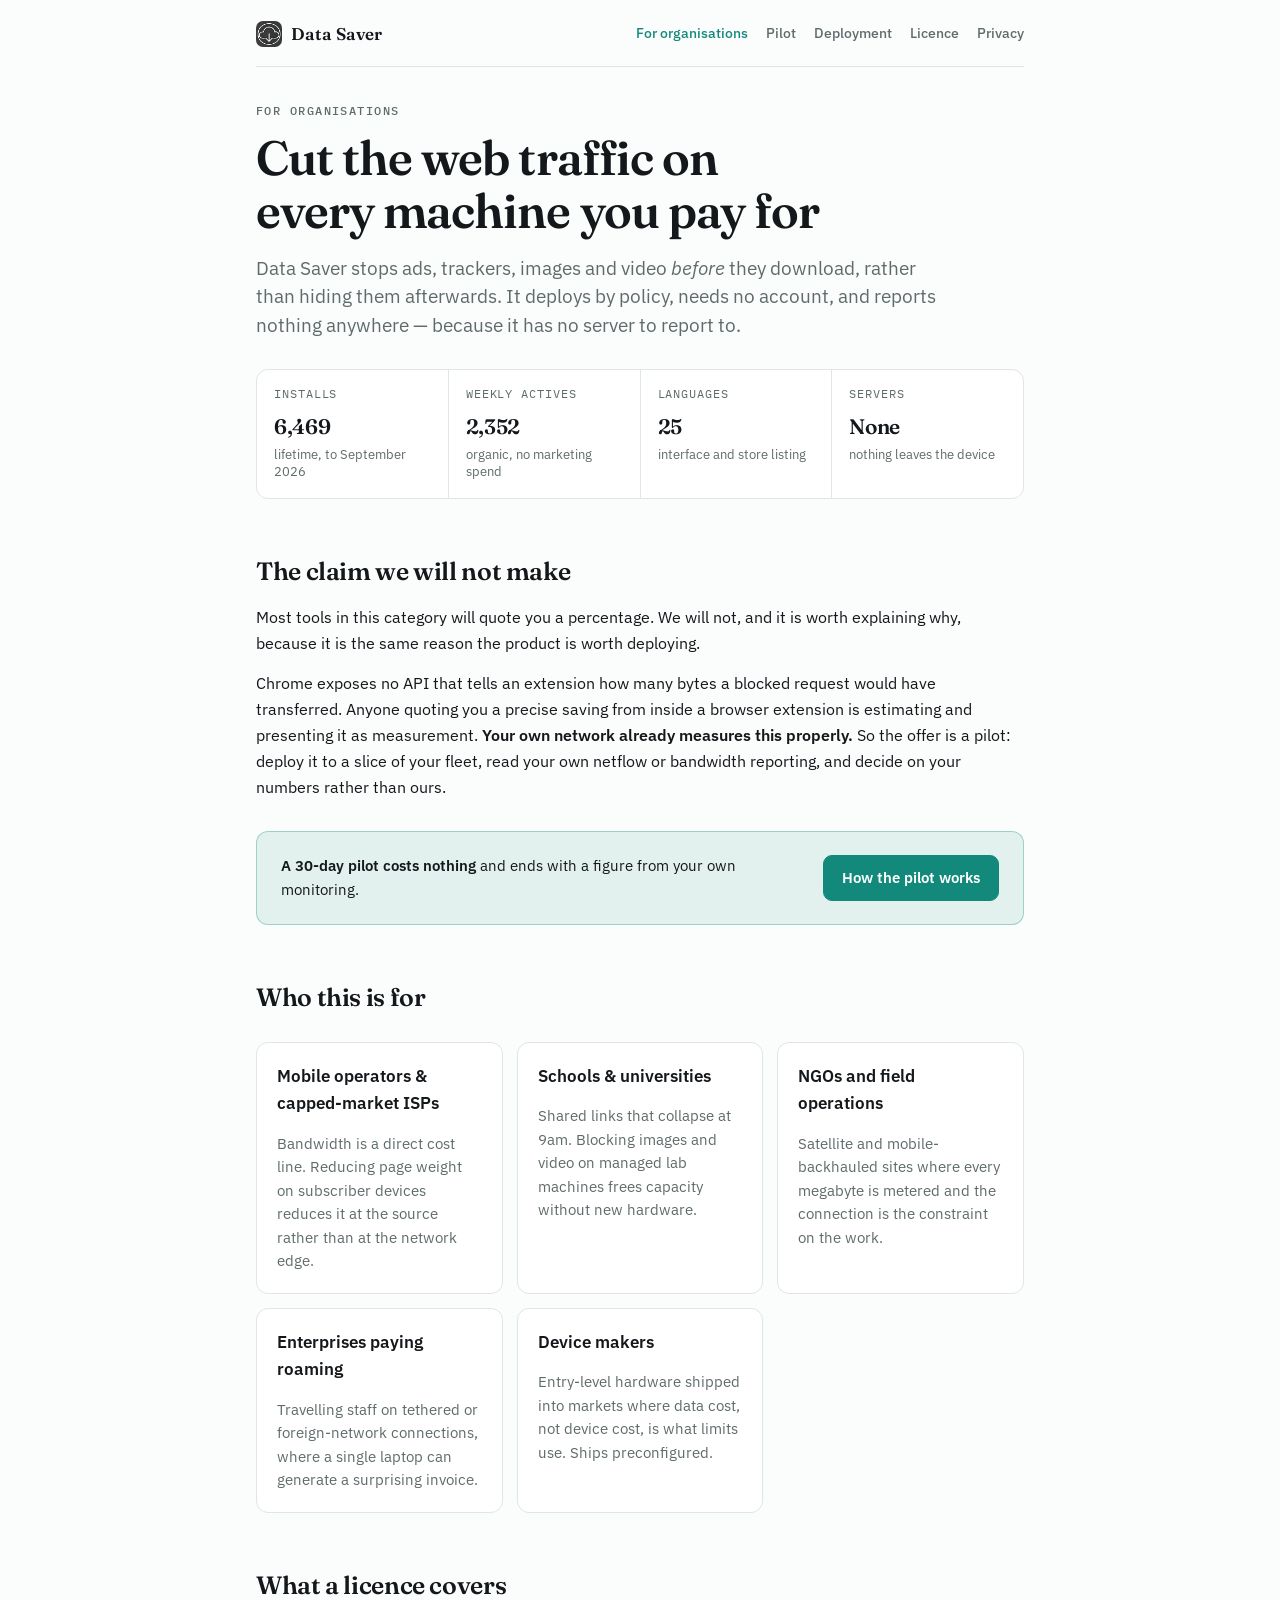
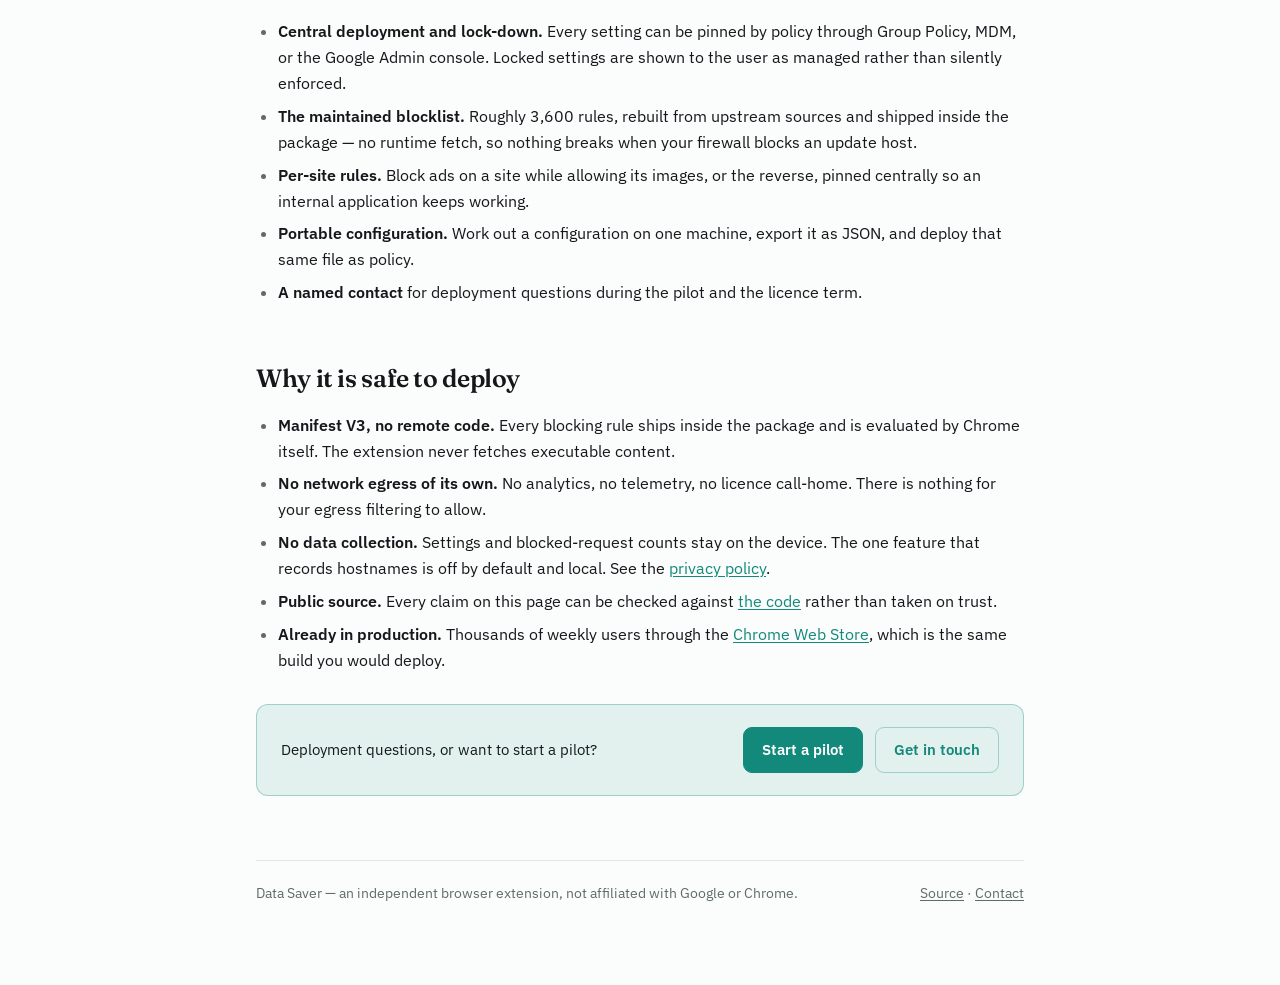
==== docs/index.html @ 28c3dac3 "Build the pages a licensing programme actually needs Five pages in docs/, published as one small sta" ====
<!doctype html>
<html lang="en">
<head>
<meta charset="utf-8">
<meta name="viewport" content="width=device-width, initial-scale=1">
<title>Data Saver for organisations</title>
<link rel="preconnect" href="https://fonts.googleapis.com">
<link rel="preconnect" href="https://fonts.gstatic.com" crossorigin>
<link href="https://fonts.googleapis.com/css2?family=Fraunces:opsz,wght@9..144,500;9..144,600&family=IBM+Plex+Sans:wght@400;500;600&family=IBM+Plex+Mono:wght@400;500&display=swap" rel="stylesheet">
<link rel="stylesheet" href="assets/site.css">
</head>
<body>
<div class="wrap">

  <nav class="nav">
    <a class="mark" href="index.html"><img src="assets/icon48.png" alt="">Data Saver</a>
    <a class="item" href="index.html" aria-current="page">For organisations</a>
    <a class="item" href="pilot.html">Pilot</a>
    <a class="item" href="deploy.html">Deployment</a>
    <a class="item" href="terms.html">Licence</a>
    <a class="item" href="privacy-policy.html">Privacy</a>
  </nav>

  <header>
    <p class="eyebrow">For organisations</p>
    <h1>Cut the web traffic on every machine you pay for</h1>
    <p class="dek">Data Saver stops ads, trackers, images and video <em>before</em> they download, rather than hiding them afterwards. It deploys by policy, needs no account, and reports nothing anywhere — because it has no server to report to.</p>
  </header>

  <dl class="facts">
    <div><dt>Installs</dt><dd>6,469</dd><small>lifetime, to September 2026</small></div>
    <div><dt>Weekly actives</dt><dd>2,352</dd><small>organic, no marketing spend</small></div>
    <div><dt>Languages</dt><dd>25</dd><small>interface and store listing</small></div>
    <div><dt>Servers</dt><dd>None</dd><small>nothing leaves the device</small></div>
  </dl>

  <h2>The claim we will not make</h2>
  <p>Most tools in this category will quote you a percentage. We will not, and it is worth explaining why, because it is the same reason the product is worth deploying.</p>
  <p>Chrome exposes no API that tells an extension how many bytes a blocked request would have transferred. Anyone quoting you a precise saving from inside a browser extension is estimating and presenting it as measurement. <strong>Your own network already measures this properly.</strong> So the offer is a pilot: deploy it to a slice of your fleet, read your own netflow or bandwidth reporting, and decide on your numbers rather than ours.</p>

  <div class="cta">
    <p><strong>A 30-day pilot costs nothing</strong> and ends with a figure from your own monitoring.</p>
    <a class="btn" href="pilot.html">How the pilot works</a>
  </div>

  <h2>Who this is for</h2>
  <div class="cards">
    <div class="card">
      <h3>Mobile operators &amp; capped-market ISPs</h3>
      <p>Bandwidth is a direct cost line. Reducing page weight on subscriber devices reduces it at the source rather than at the network edge.</p>
    </div>
    <div class="card">
      <h3>Schools &amp; universities</h3>
      <p>Shared links that collapse at 9am. Blocking images and video on managed lab machines frees capacity without new hardware.</p>
    </div>
    <div class="card">
      <h3>NGOs and field operations</h3>
      <p>Satellite and mobile-backhauled sites where every megabyte is metered and the connection is the constraint on the work.</p>
    </div>
    <div class="card">
      <h3>Enterprises paying roaming</h3>
      <p>Travelling staff on tethered or foreign-network connections, where a single laptop can generate a surprising invoice.</p>
    </div>
    <div class="card">
      <h3>Device makers</h3>
      <p>Entry-level hardware shipped into markets where data cost, not device cost, is what limits use. Ships preconfigured.</p>
    </div>
  </div>

  <h2>What a licence covers</h2>
  <ul>
    <li><strong>Central deployment and lock-down.</strong> Every setting can be pinned by policy through Group Policy, MDM, or the Google Admin console. Locked settings are shown to the user as managed rather than silently enforced.</li>
    <li><strong>The maintained blocklist.</strong> Roughly 3,600 rules, rebuilt from upstream sources and shipped inside the package — no runtime fetch, so nothing breaks when your firewall blocks an update host.</li>
    <li><strong>Per-site rules.</strong> Block ads on a site while allowing its images, or the reverse, pinned centrally so an internal application keeps working.</li>
    <li><strong>Portable configuration.</strong> Work out a configuration on one machine, export it as JSON, and deploy that same file as policy.</li>
    <li><strong>A named contact</strong> for deployment questions during the pilot and the licence term.</li>
  </ul>

  <h2>Why it is safe to deploy</h2>
  <ul>
    <li><strong>Manifest V3, no remote code.</strong> Every blocking rule ships inside the package and is evaluated by Chrome itself. The extension never fetches executable content.</li>
    <li><strong>No network egress of its own.</strong> No analytics, no telemetry, no licence call-home. There is nothing for your egress filtering to allow.</li>
    <li><strong>No data collection.</strong> Settings and blocked-request counts stay on the device. The one feature that records hostnames is off by default and local. See the <a href="privacy-policy.html">privacy policy</a>.</li>
    <li><strong>Public source.</strong> Every claim on this page can be checked against <a href="https://github.com/RatKush/Data-saver-extension">the code</a> rather than taken on trust.</li>
    <li><strong>Already in production.</strong> Thousands of weekly users through the <a href="https://chromewebstore.google.com/detail/Data%20Saver/cjijlgnefahbmcogbhacnnnlnaeolmjg">Chrome Web Store</a>, which is the same build you would deploy.</li>
  </ul>

  <div class="cta">
    <p>Deployment questions, or want to start a pilot?</p>
    <a class="btn" href="pilot.html">Start a pilot</a>
    <a class="btn quiet" href="https://github.com/RatKush/Data-saver-extension/issues">Get in touch</a>
  </div>


  <footer>
    <span>Data Saver — an independent browser extension, not affiliated with Google or Chrome.</span>
    <span><a href="https://github.com/RatKush/Data-saver-extension">Source</a> · <a href="https://github.com/RatKush/Data-saver-extension/issues">Contact</a></span>
  </footer>

</div>
</body>
</html>
---- docs/assets/site.css ----
/* Data Saver — shared styles for the public pages.
 *
 * The palette is the extension's own: a white download-cloud on charcoal,
 * with teal for the accent. These pages and the product a buyer installs
 * have to look like the same thing, which is why the older purple that
 * appeared nowhere in the UI was dropped.
 *
 * Typography is kept from the original policy page: Fraunces for display,
 * IBM Plex Sans for reading, IBM Plex Mono for anything a reader might
 * need to copy exactly.
 */

:root {
  color-scheme: light dark;

  --bg: #FBFCFC;
  --surface: #FFFFFF;
  --sunk: #F0F4F4;
  --border: #E0E5E5;
  --border-2: #CCD4D4;
  --text: #14181B;
  --text-muted: #5F6B6B;
  --accent: #12897A;
  --accent-hover: #0D6E62;
  --accent-soft: rgba(18, 137, 122, 0.10);
  --accent-line: rgba(18, 137, 122, 0.32);
  --on-accent: #FFFFFF;
  --good: #1F7A4C;
  --good-soft: rgba(31, 122, 76, 0.10);
  --warn: #B4531A;
  --warn-soft: rgba(180, 83, 26, 0.10);

  --display: "Fraunces", Georgia, "Times New Roman", serif;
  --body: "IBM Plex Sans", -apple-system, BlinkMacSystemFont, "Segoe UI", sans-serif;
  --mono: "IBM Plex Mono", ui-monospace, SFMono-Regular, Menlo, monospace;

  --shadow: 0 1px 2px rgba(15, 32, 30, .05), 0 6px 18px rgba(15, 32, 30, .05);
}

@media (prefers-color-scheme: dark) {
  :root:not([data-theme="light"]) {
    --bg: #16191A;
    --surface: #1E2223;
    --sunk: #262B2C;
    --border: #333A3B;
    --border-2: #434B4C;
    --text: #ECEFEF;
    --text-muted: #97A1A1;
    --accent: #35C2AC;
    --accent-hover: #4AD3BD;
    --accent-soft: rgba(53, 194, 172, 0.14);
    --accent-line: rgba(53, 194, 172, 0.38);
    --on-accent: #08221F;
    --good: #5FD39B;
    --good-soft: rgba(95, 211, 155, 0.12);
    --warn: #E08A4E;
    --warn-soft: rgba(224, 138, 78, 0.12);
    --shadow: 0 1px 2px rgba(0, 0, 0, .3), 0 6px 18px rgba(0, 0, 0, .25);
  }
}

:root[data-theme="dark"] {
  --bg: #16191A; --surface: #1E2223; --sunk: #262B2C;
  --border: #333A3B; --border-2: #434B4C;
  --text: #ECEFEF; --text-muted: #97A1A1;
  --accent: #35C2AC; --accent-hover: #4AD3BD;
  --accent-soft: rgba(53, 194, 172, 0.14); --accent-line: rgba(53, 194, 172, 0.38);
  --on-accent: #08221F;
  --good: #5FD39B; --good-soft: rgba(95, 211, 155, 0.12);
  --warn: #E08A4E; --warn-soft: rgba(224, 138, 78, 0.12);
  --shadow: 0 1px 2px rgba(0, 0, 0, .3), 0 6px 18px rgba(0, 0, 0, .25);
}

* { box-sizing: border-box; }

body {
  margin: 0;
  background: var(--bg);
  color: var(--text);
  font-family: var(--body);
  font-size: 16px;
  line-height: 1.62;
  -webkit-font-smoothing: antialiased;
}

.wrap { max-width: 812px; margin: 0 auto; padding-inline: 22px; padding-block: 0 80px; }
.wrap.wide { max-width: 980px; }

a { color: var(--accent); text-decoration-thickness: 1px; text-underline-offset: 2px; }
a:hover { color: var(--accent-hover); }
:focus-visible { outline: 2px solid var(--accent); outline-offset: 2px; border-radius: 3px; }

/* ---------- site nav ---------- */
.nav {
  display: flex; flex-wrap: wrap; align-items: center; gap: 4px 18px;
  padding-block: 20px 18px; border-bottom: 1px solid var(--border); margin-bottom: 34px;
}
.nav .mark {
  display: inline-flex; align-items: center; gap: 9px;
  font-family: var(--display); font-weight: 600; font-size: 17px;
  color: var(--text); text-decoration: none; margin-right: auto;
}
.nav .mark img { width: 26px; height: 26px; border-radius: 7px; }
.nav a.item { font-size: 14px; color: var(--text-muted); text-decoration: none; font-weight: 500; }
.nav a.item:hover { color: var(--text); }
.nav a.item[aria-current="page"] { color: var(--accent); }

/* ---------- page head ---------- */
.eyebrow {
  font-family: var(--mono); font-size: 12px; letter-spacing: .12em;
  text-transform: uppercase; color: var(--text-muted); font-weight: 500;
}
h1 {
  font-family: var(--display); font-weight: 600; letter-spacing: -.02em;
  font-size: clamp(2rem, 1.5rem + 2.2vw, 3rem); line-height: 1.1;
  margin: 12px 0 0; text-wrap: balance;
}
.dek { font-size: 19px; color: var(--text-muted); margin: 16px 0 0; max-width: 62ch; line-height: 1.5; }

h2 {
  font-family: var(--display); font-weight: 600; letter-spacing: -.015em;
  font-size: 25px; margin: 52px 0 0; text-wrap: balance;
}
h3 { font-family: var(--body); font-weight: 600; font-size: 17px; margin: 30px 0 0; }
p, ul, ol { margin: 14px 0 0; }
ul, ol { padding-left: 22px; }
li { margin-top: 7px; }
li::marker { color: var(--text-muted); }
strong { font-weight: 600; }

code {
  font-family: var(--mono); font-size: .88em;
  background: var(--sunk); padding: 1px 5px; border-radius: 3px;
}
pre {
  font-family: var(--mono); font-size: 13px; line-height: 1.6;
  background: var(--sunk); border: 1px solid var(--border);
  border-radius: 10px; padding: 16px 18px; overflow-x: auto; margin: 16px 0 0;
}
pre code { background: none; padding: 0; }

/* ---------- facts strip ---------- */
.facts {
  display: grid; grid-template-columns: repeat(auto-fit, minmax(150px, 1fr));
  gap: 1px; background: var(--border); border: 1px solid var(--border);
  border-radius: 12px; overflow: hidden; margin-top: 30px;
}
.facts > div { background: var(--surface); padding: 15px 17px 17px; }
.facts dt { font-family: var(--mono); font-size: 11.5px; letter-spacing: .08em;
            text-transform: uppercase; color: var(--text-muted); }
.facts dd { margin: 5px 0 0; font-family: var(--display); font-weight: 600;
            font-size: 21px; letter-spacing: -.015em; font-variant-numeric: tabular-nums; }
.facts small { display: block; font-size: 12.5px; color: var(--text-muted);
               line-height: 1.4; margin-top: 3px; font-family: var(--body); font-weight: 400; }

/* ---------- callout ---------- */
.note {
  background: var(--surface); border: 1px solid var(--border);
  border-left: 3px solid var(--accent); border-radius: 10px;
  padding: 20px 22px; margin-top: 26px;
}
.note.good { border-left-color: var(--good); }
.note.warn { border-left-color: var(--warn); }
.note h3 { margin-top: 0; }
.note p:first-child { margin-top: 0; }

/* ---------- cards ---------- */
.cards { display: grid; grid-template-columns: repeat(auto-fit, minmax(240px, 1fr)); gap: 14px; margin-top: 24px; }
.card { background: var(--surface); border: 1px solid var(--border); border-radius: 12px; padding: 20px; }
.card h3 { margin-top: 0; }
.card p { font-size: 14.5px; color: var(--text-muted); }

/* ---------- steps ---------- */
ol.steps { list-style: none; counter-reset: s; padding: 0; margin: 24px 0 0;
           display: flex; flex-direction: column; gap: 1px;
           background: var(--border); border: 1px solid var(--border); border-radius: 12px; overflow: hidden; }
ol.steps > li { counter-increment: s; background: var(--surface); margin: 0;
                padding: 18px 20px; display: grid; grid-template-columns: 32px 1fr; gap: 16px; align-items: start; }
ol.steps > li::before {
  content: counter(s); font-family: var(--mono); font-weight: 600; font-size: 14px;
  color: var(--accent); background: var(--accent-soft);
  width: 28px; height: 28px; display: grid; place-items: center; border-radius: 50%;
}
ol.steps h3 { margin: 0 0 2px; }
ol.steps p { margin-top: 4px; font-size: 14.5px; color: var(--text-muted); }

/* ---------- tables ---------- */
.t-scroll { overflow-x: auto; margin-top: 22px; border: 1px solid var(--border);
            border-radius: 12px; background: var(--surface); }
table { border-collapse: collapse; width: 100%; font-size: 14.5px; min-width: 520px; }
th, td { padding: 11px 16px; text-align: left; border-bottom: 1px solid var(--border); vertical-align: top; }
thead th { font-family: var(--mono); font-weight: 500; font-size: 12px; letter-spacing: .05em;
           text-transform: uppercase; color: var(--text-muted); white-space: nowrap;
           border-bottom: 1px solid var(--border-2); }
tbody tr:last-child td { border-bottom: 0; }
td code { white-space: nowrap; }

/* ---------- call to action ---------- */
.cta {
  display: flex; flex-wrap: wrap; gap: 12px; align-items: center;
  margin-top: 30px; padding: 22px 24px;
  background: var(--accent-soft); border: 1px solid var(--accent-line); border-radius: 12px;
}
.cta p { margin: 0; flex: 1; min-width: 220px; font-size: 15px; }
.btn {
  display: inline-block; font-weight: 600; font-size: 15px; text-decoration: none;
  padding: 10px 18px; border-radius: 9px;
  background: var(--accent); color: var(--on-accent); border: 1px solid var(--accent);
  transition: background .15s ease, border-color .15s ease;
}
.btn:hover { background: var(--accent-hover); border-color: var(--accent-hover); color: var(--on-accent); }
.btn.quiet { background: transparent; color: var(--accent); border-color: var(--accent-line); }
.btn.quiet:hover { background: var(--accent-soft); color: var(--accent); }

/* ---------- footer ---------- */
footer {
  margin-top: 64px; padding-top: 22px; border-top: 1px solid var(--border);
  font-size: 13.5px; color: var(--text-muted);
  display: flex; flex-wrap: wrap; gap: 8px 22px; justify-content: space-between;
}
footer a { color: var(--text-muted); }
footer a:hover { color: var(--text); }

@media (max-width: 560px) {
  ol.steps > li { grid-template-columns: 1fr; gap: 8px; }
  .facts { grid-template-columns: 1fr 1fr; }
}
@media (prefers-reduced-motion: reduce) { * { animation: none !important; transition: none !important; } }
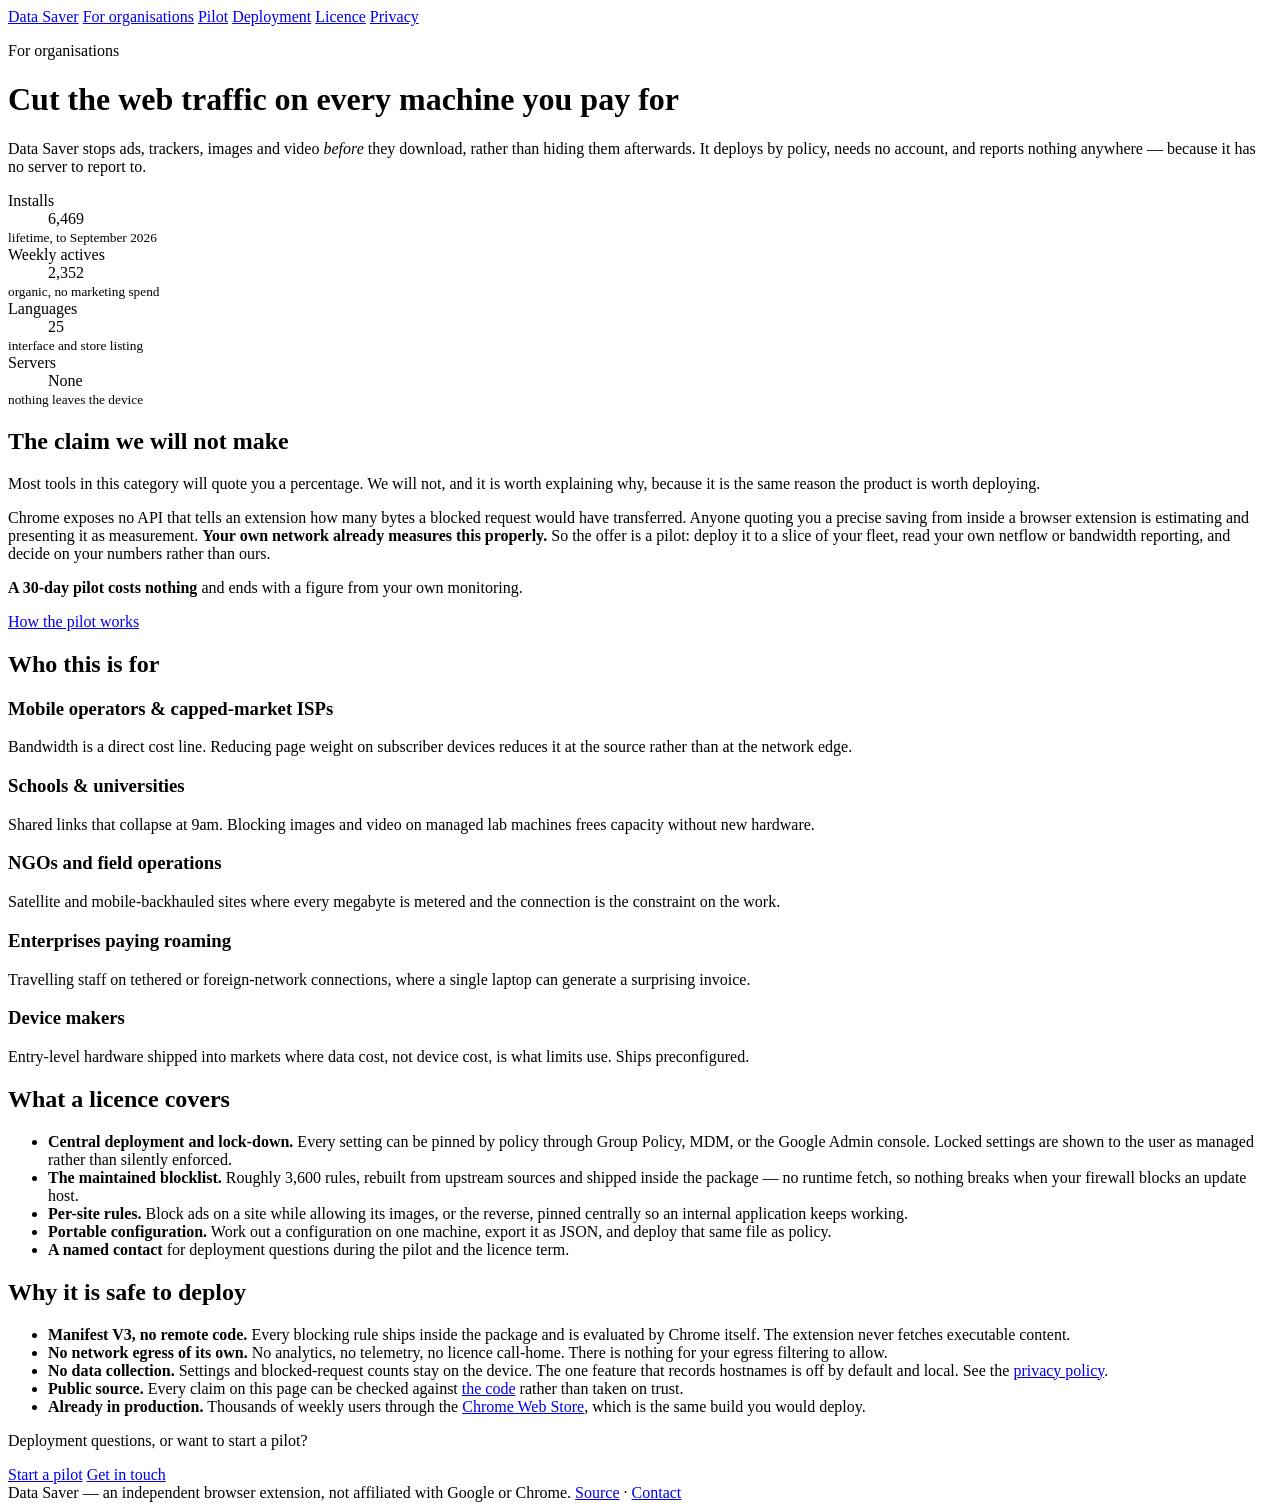
==== commit 3aa14756: "Link to the canonical URLs, and record the live address The site is up at data-saver-extension.pages" ====
--- a/docs/index.html
+++ b/docs/index.html
@@ -7,18 +7,18 @@
 <link rel="preconnect" href="https://fonts.googleapis.com">
 <link rel="preconnect" href="https://fonts.gstatic.com" crossorigin>
 <link href="https://fonts.googleapis.com/css2?family=Fraunces:opsz,wght@9..144,500;9..144,600&family=IBM+Plex+Sans:wght@400;500;600&family=IBM+Plex+Mono:wght@400;500&display=swap" rel="stylesheet">
-<link rel="stylesheet" href="assets/site.css">
+<link rel="stylesheet" href="/assets/site.css">
 </head>
 <body>
 <div class="wrap">
 
   <nav class="nav">
-    <a class="mark" href="index.html"><img src="assets/icon48.png" alt="">Data Saver</a>
-    <a class="item" href="index.html" aria-current="page">For organisations</a>
-    <a class="item" href="pilot.html">Pilot</a>
-    <a class="item" href="deploy.html">Deployment</a>
-    <a class="item" href="terms.html">Licence</a>
-    <a class="item" href="privacy-policy.html">Privacy</a>
+    <a class="mark" href="/"><img src="/assets/icon48.png" alt="">Data Saver</a>
+    <a class="item" href="/" aria-current="page">For organisations</a>
+    <a class="item" href="/pilot">Pilot</a>
+    <a class="item" href="/deploy">Deployment</a>
+    <a class="item" href="/terms">Licence</a>
+    <a class="item" href="/privacy-policy">Privacy</a>
   </nav>
 
   <header>
@@ -40,7 +40,7 @@
 
   <div class="cta">
     <p><strong>A 30-day pilot costs nothing</strong> and ends with a figure from your own monitoring.</p>
-    <a class="btn" href="pilot.html">How the pilot works</a>
+    <a class="btn" href="/pilot">How the pilot works</a>
   </div>
 
   <h2>Who this is for</h2>
@@ -80,14 +80,14 @@
   <ul>
     <li><strong>Manifest V3, no remote code.</strong> Every blocking rule ships inside the package and is evaluated by Chrome itself. The extension never fetches executable content.</li>
     <li><strong>No network egress of its own.</strong> No analytics, no telemetry, no licence call-home. There is nothing for your egress filtering to allow.</li>
-    <li><strong>No data collection.</strong> Settings and blocked-request counts stay on the device. The one feature that records hostnames is off by default and local. See the <a href="privacy-policy.html">privacy policy</a>.</li>
+    <li><strong>No data collection.</strong> Settings and blocked-request counts stay on the device. The one feature that records hostnames is off by default and local. See the <a href="/privacy-policy">privacy policy</a>.</li>
     <li><strong>Public source.</strong> Every claim on this page can be checked against <a href="https://github.com/RatKush/Data-saver-extension">the code</a> rather than taken on trust.</li>
     <li><strong>Already in production.</strong> Thousands of weekly users through the <a href="https://chromewebstore.google.com/detail/Data%20Saver/cjijlgnefahbmcogbhacnnnlnaeolmjg">Chrome Web Store</a>, which is the same build you would deploy.</li>
   </ul>
 
   <div class="cta">
     <p>Deployment questions, or want to start a pilot?</p>
-    <a class="btn" href="pilot.html">Start a pilot</a>
+    <a class="btn" href="/pilot">Start a pilot</a>
     <a class="btn quiet" href="https://github.com/RatKush/Data-saver-extension/issues">Get in touch</a>
   </div>
 
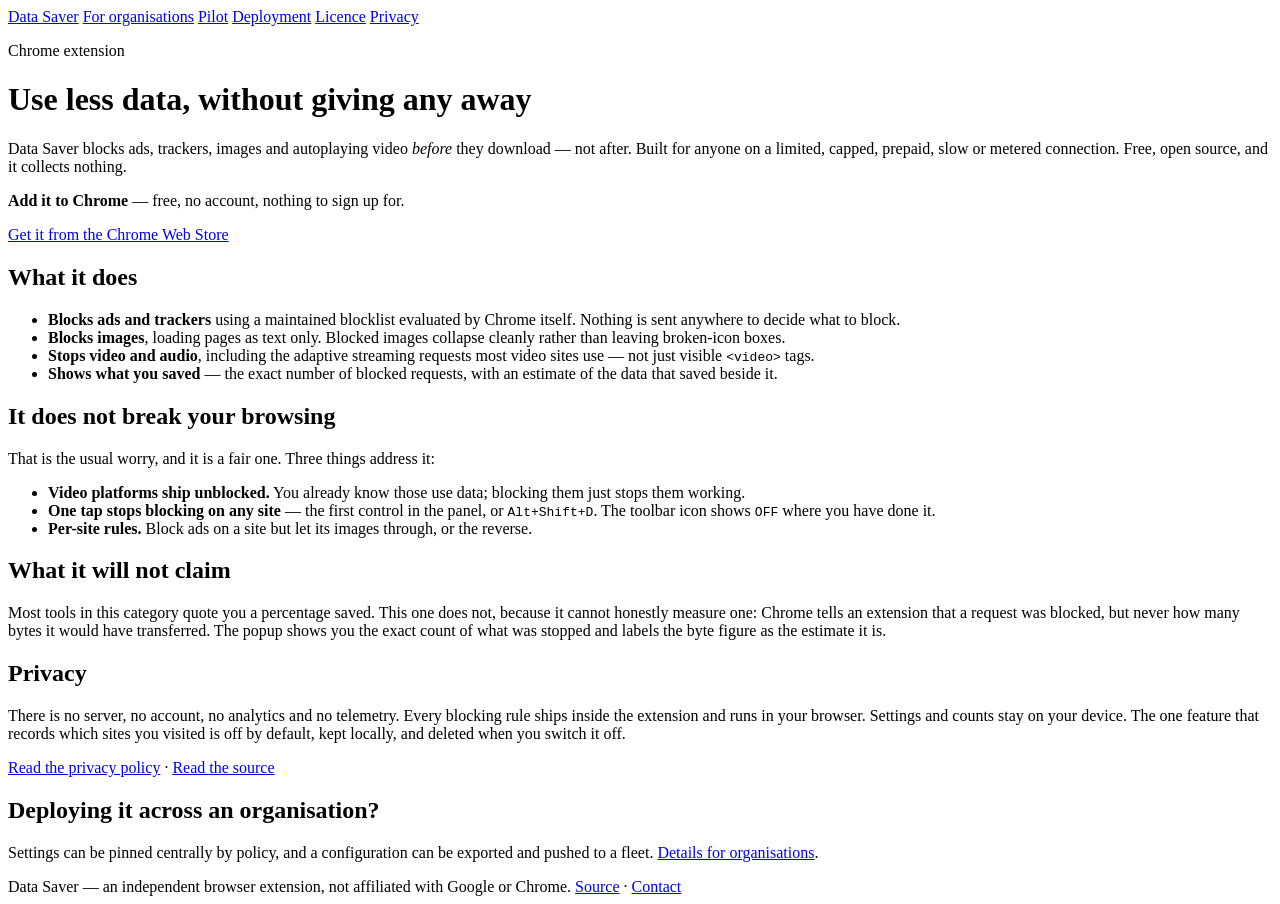
==== commit ba9a603a: "Give the site a consumer homepage, and move the pitch to /business The Chrome Web Store listing has " ====
--- a/docs/index.html
+++ b/docs/index.html
@@ -3,7 +3,8 @@
 <head>
 <meta charset="utf-8">
 <meta name="viewport" content="width=device-width, initial-scale=1">
-<title>Data Saver for organisations</title>
+<title>Data Saver — use less data in Chrome</title>
+<meta name="description" content="A Chrome extension that blocks ads, images and autoplay video before they download, so you use less mobile data. Free, open source, and collects nothing.">
 <link rel="preconnect" href="https://fonts.googleapis.com">
 <link rel="preconnect" href="https://fonts.gstatic.com" crossorigin>
 <link href="https://fonts.googleapis.com/css2?family=Fraunces:opsz,wght@9..144,500;9..144,600&family=IBM+Plex+Sans:wght@400;500;600&family=IBM+Plex+Mono:wght@400;500&display=swap" rel="stylesheet">
@@ -14,7 +15,7 @@
 
   <nav class="nav">
     <a class="mark" href="/"><img src="/assets/icon48.png" alt="">Data Saver</a>
-    <a class="item" href="/" aria-current="page">For organisations</a>
+    <a class="item" href="/business">For organisations</a>
     <a class="item" href="/pilot">Pilot</a>
     <a class="item" href="/deploy">Deployment</a>
     <a class="item" href="/terms">Licence</a>
@@ -22,75 +23,50 @@
   </nav>
 
   <header>
-    <p class="eyebrow">For organisations</p>
-    <h1>Cut the web traffic on every machine you pay for</h1>
-    <p class="dek">Data Saver stops ads, trackers, images and video <em>before</em> they download, rather than hiding them afterwards. It deploys by policy, needs no account, and reports nothing anywhere — because it has no server to report to.</p>
+    <p class="eyebrow">Chrome extension</p>
+    <h1>Use less data, without giving any away</h1>
+    <p class="dek">Data Saver blocks ads, trackers, images and autoplaying video <em>before</em>
+    they download — not after. Built for anyone on a limited, capped, prepaid, slow or metered
+    connection. Free, open source, and it collects nothing.</p>
   </header>
 
-  <dl class="facts">
-    <div><dt>Installs</dt><dd>6,469</dd><small>lifetime, to September 2026</small></div>
-    <div><dt>Weekly actives</dt><dd>2,352</dd><small>organic, no marketing spend</small></div>
-    <div><dt>Languages</dt><dd>25</dd><small>interface and store listing</small></div>
-    <div><dt>Servers</dt><dd>None</dd><small>nothing leaves the device</small></div>
-  </dl>
-
-  <h2>The claim we will not make</h2>
-  <p>Most tools in this category will quote you a percentage. We will not, and it is worth explaining why, because it is the same reason the product is worth deploying.</p>
-  <p>Chrome exposes no API that tells an extension how many bytes a blocked request would have transferred. Anyone quoting you a precise saving from inside a browser extension is estimating and presenting it as measurement. <strong>Your own network already measures this properly.</strong> So the offer is a pilot: deploy it to a slice of your fleet, read your own netflow or bandwidth reporting, and decide on your numbers rather than ours.</p>
-
   <div class="cta">
-    <p><strong>A 30-day pilot costs nothing</strong> and ends with a figure from your own monitoring.</p>
-    <a class="btn" href="/pilot">How the pilot works</a>
+    <p><strong>Add it to Chrome</strong> — free, no account, nothing to sign up for.</p>
+    <a class="btn" href="https://chromewebstore.google.com/detail/Data%20Saver/cjijlgnefahbmcogbhacnnnlnaeolmjg">Get it from the Chrome Web Store</a>
   </div>
 
-  <h2>Who this is for</h2>
-  <div class="cards">
-    <div class="card">
-      <h3>Mobile operators &amp; capped-market ISPs</h3>
-      <p>Bandwidth is a direct cost line. Reducing page weight on subscriber devices reduces it at the source rather than at the network edge.</p>
-    </div>
-    <div class="card">
-      <h3>Schools &amp; universities</h3>
-      <p>Shared links that collapse at 9am. Blocking images and video on managed lab machines frees capacity without new hardware.</p>
-    </div>
-    <div class="card">
-      <h3>NGOs and field operations</h3>
-      <p>Satellite and mobile-backhauled sites where every megabyte is metered and the connection is the constraint on the work.</p>
-    </div>
-    <div class="card">
-      <h3>Enterprises paying roaming</h3>
-      <p>Travelling staff on tethered or foreign-network connections, where a single laptop can generate a surprising invoice.</p>
-    </div>
-    <div class="card">
-      <h3>Device makers</h3>
-      <p>Entry-level hardware shipped into markets where data cost, not device cost, is what limits use. Ships preconfigured.</p>
-    </div>
-  </div>
-
-  <h2>What a licence covers</h2>
+  <h2>What it does</h2>
   <ul>
-    <li><strong>Central deployment and lock-down.</strong> Every setting can be pinned by policy through Group Policy, MDM, or the Google Admin console. Locked settings are shown to the user as managed rather than silently enforced.</li>
-    <li><strong>The maintained blocklist.</strong> Roughly 3,600 rules, rebuilt from upstream sources and shipped inside the package — no runtime fetch, so nothing breaks when your firewall blocks an update host.</li>
-    <li><strong>Per-site rules.</strong> Block ads on a site while allowing its images, or the reverse, pinned centrally so an internal application keeps working.</li>
-    <li><strong>Portable configuration.</strong> Work out a configuration on one machine, export it as JSON, and deploy that same file as policy.</li>
-    <li><strong>A named contact</strong> for deployment questions during the pilot and the licence term.</li>
+    <li><strong>Blocks ads and trackers</strong> using a maintained blocklist evaluated by Chrome itself. Nothing is sent anywhere to decide what to block.</li>
+    <li><strong>Blocks images</strong>, loading pages as text only. Blocked images collapse cleanly rather than leaving broken-icon boxes.</li>
+    <li><strong>Stops video and audio</strong>, including the adaptive streaming requests most video sites use — not just visible <code>&lt;video&gt;</code> tags.</li>
+    <li><strong>Shows what you saved</strong> — the exact number of blocked requests, with an estimate of the data that saved beside it.</li>
   </ul>
 
-  <h2>Why it is safe to deploy</h2>
+  <h2>It does not break your browsing</h2>
+  <p>That is the usual worry, and it is a fair one. Three things address it:</p>
   <ul>
-    <li><strong>Manifest V3, no remote code.</strong> Every blocking rule ships inside the package and is evaluated by Chrome itself. The extension never fetches executable content.</li>
-    <li><strong>No network egress of its own.</strong> No analytics, no telemetry, no licence call-home. There is nothing for your egress filtering to allow.</li>
-    <li><strong>No data collection.</strong> Settings and blocked-request counts stay on the device. The one feature that records hostnames is off by default and local. See the <a href="/privacy-policy">privacy policy</a>.</li>
-    <li><strong>Public source.</strong> Every claim on this page can be checked against <a href="https://github.com/RatKush/Data-saver-extension">the code</a> rather than taken on trust.</li>
-    <li><strong>Already in production.</strong> Thousands of weekly users through the <a href="https://chromewebstore.google.com/detail/Data%20Saver/cjijlgnefahbmcogbhacnnnlnaeolmjg">Chrome Web Store</a>, which is the same build you would deploy.</li>
+    <li><strong>Video platforms ship unblocked.</strong> You already know those use data; blocking them just stops them working.</li>
+    <li><strong>One tap stops blocking on any site</strong> — the first control in the panel, or <code>Alt+Shift+D</code>. The toolbar icon shows <code>OFF</code> where you have done it.</li>
+    <li><strong>Per-site rules.</strong> Block ads on a site but let its images through, or the reverse.</li>
   </ul>
 
-  <div class="cta">
-    <p>Deployment questions, or want to start a pilot?</p>
-    <a class="btn" href="/pilot">Start a pilot</a>
-    <a class="btn quiet" href="https://github.com/RatKush/Data-saver-extension/issues">Get in touch</a>
-  </div>
+  <h2>What it will not claim</h2>
+  <p>Most tools in this category quote you a percentage saved. This one does not, because it
+  cannot honestly measure one: Chrome tells an extension that a request was blocked, but never
+  how many bytes it would have transferred. The popup shows you the exact count of what was
+  stopped and labels the byte figure as the estimate it is.</p>
 
+  <h2>Privacy</h2>
+  <p>There is no server, no account, no analytics and no telemetry. Every blocking rule ships
+  inside the extension and runs in your browser. Settings and counts stay on your device. The
+  one feature that records which sites you visited is off by default, kept locally, and deleted
+  when you switch it off.</p>
+  <p><a href="/privacy-policy">Read the privacy policy</a> · <a href="https://github.com/RatKush/Data-saver-extension">Read the source</a></p>
+
+  <h2>Deploying it across an organisation?</h2>
+  <p>Settings can be pinned centrally by policy, and a configuration can be exported and pushed
+  to a fleet. <a href="/business">Details for organisations</a>.</p>
 
   <footer>
     <span>Data Saver — an independent browser extension, not affiliated with Google or Chrome.</span>
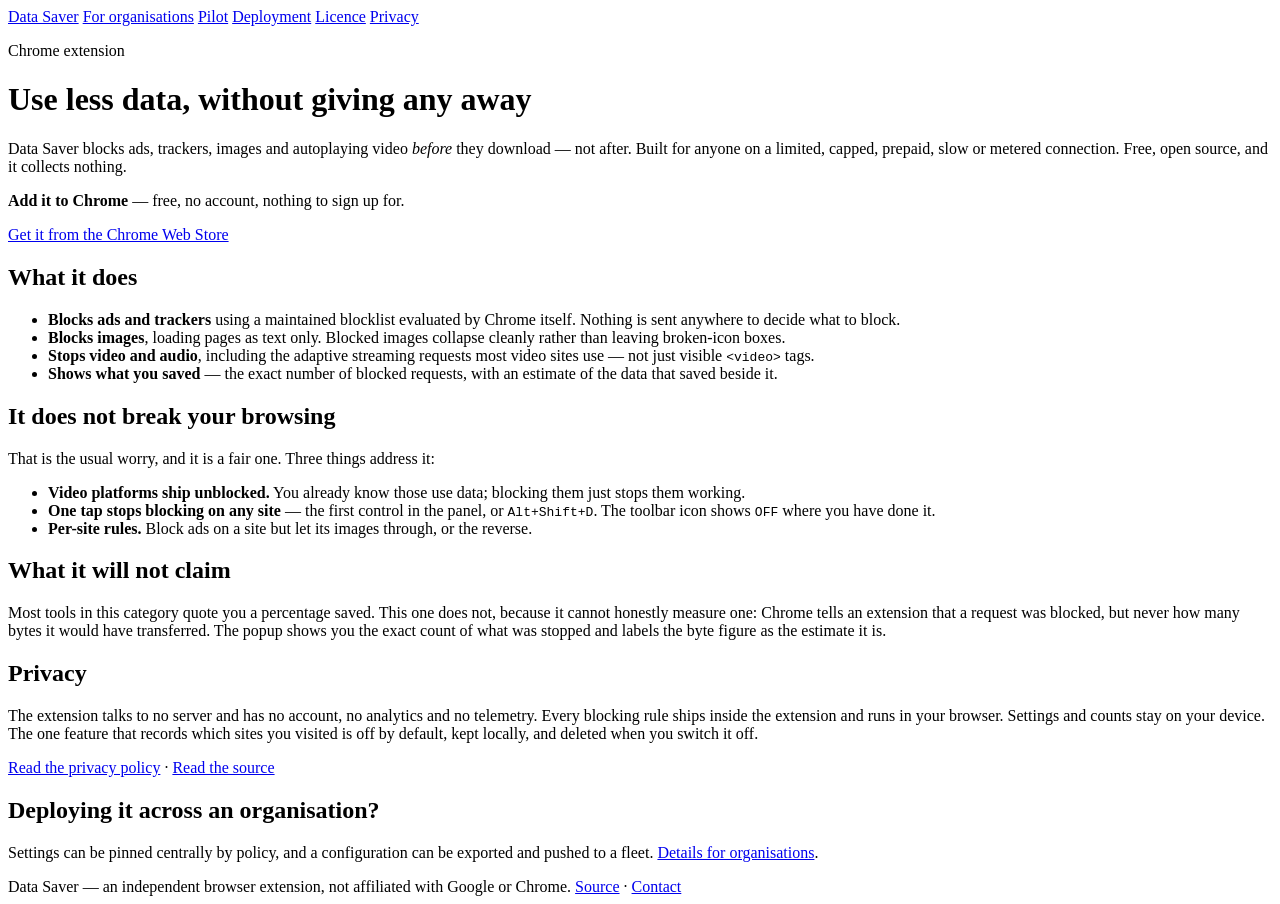
==== commit 6772c423: "One-tap uninstall feedback, still without JavaScript The uninstall page was advice plus a link to th" ====
--- a/docs/index.html
+++ b/docs/index.html
@@ -58,7 +58,7 @@
   stopped and labels the byte figure as the estimate it is.</p>
 
   <h2>Privacy</h2>
-  <p>There is no server, no account, no analytics and no telemetry. Every blocking rule ships
+  <p>The extension talks to no server and has no account, no analytics and no telemetry. Every blocking rule ships
   inside the extension and runs in your browser. Settings and counts stay on your device. The
   one feature that records which sites you visited is off by default, kept locally, and deleted
   when you switch it off.</p>
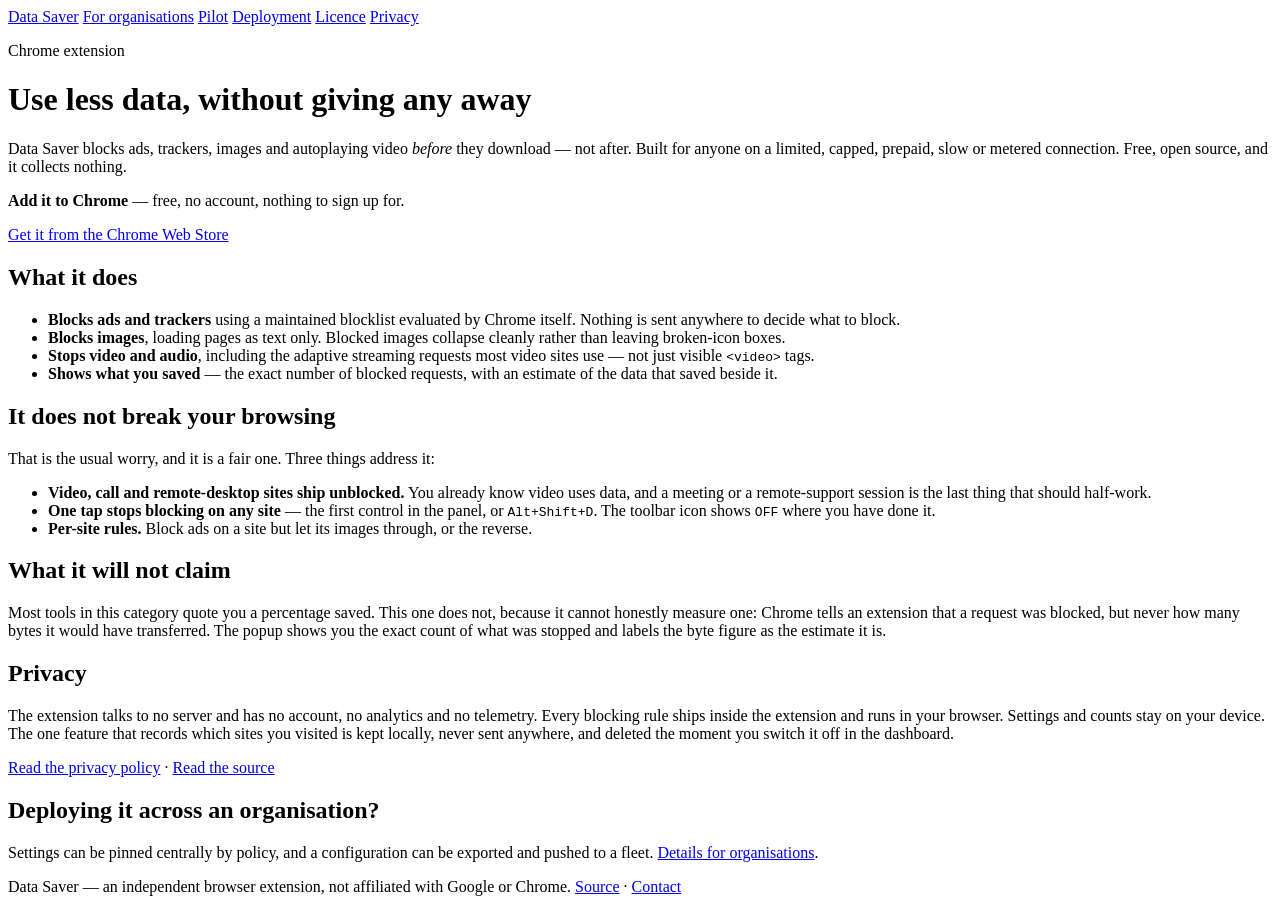
==== commit 488c2398: "2.5: on-by-default switches, calls and remote desktop never blocked ON BY DEFAULT. Site history, coo" ====
--- a/docs/index.html
+++ b/docs/index.html
@@ -46,7 +46,7 @@
   <h2>It does not break your browsing</h2>
   <p>That is the usual worry, and it is a fair one. Three things address it:</p>
   <ul>
-    <li><strong>Video platforms ship unblocked.</strong> You already know those use data; blocking them just stops them working.</li>
+    <li><strong>Video, call and remote-desktop sites ship unblocked.</strong> You already know video uses data, and a meeting or a remote-support session is the last thing that should half-work.</li>
     <li><strong>One tap stops blocking on any site</strong> — the first control in the panel, or <code>Alt+Shift+D</code>. The toolbar icon shows <code>OFF</code> where you have done it.</li>
     <li><strong>Per-site rules.</strong> Block ads on a site but let its images through, or the reverse.</li>
   </ul>
@@ -60,8 +60,8 @@
   <h2>Privacy</h2>
   <p>The extension talks to no server and has no account, no analytics and no telemetry. Every blocking rule ships
   inside the extension and runs in your browser. Settings and counts stay on your device. The
-  one feature that records which sites you visited is off by default, kept locally, and deleted
-  when you switch it off.</p>
+  one feature that records which sites you visited is kept locally, never sent anywhere, and
+  deleted the moment you switch it off in the dashboard.</p>
   <p><a href="/privacy-policy">Read the privacy policy</a> · <a href="https://github.com/RatKush/Data-saver-extension">Read the source</a></p>
 
   <h2>Deploying it across an organisation?</h2>
